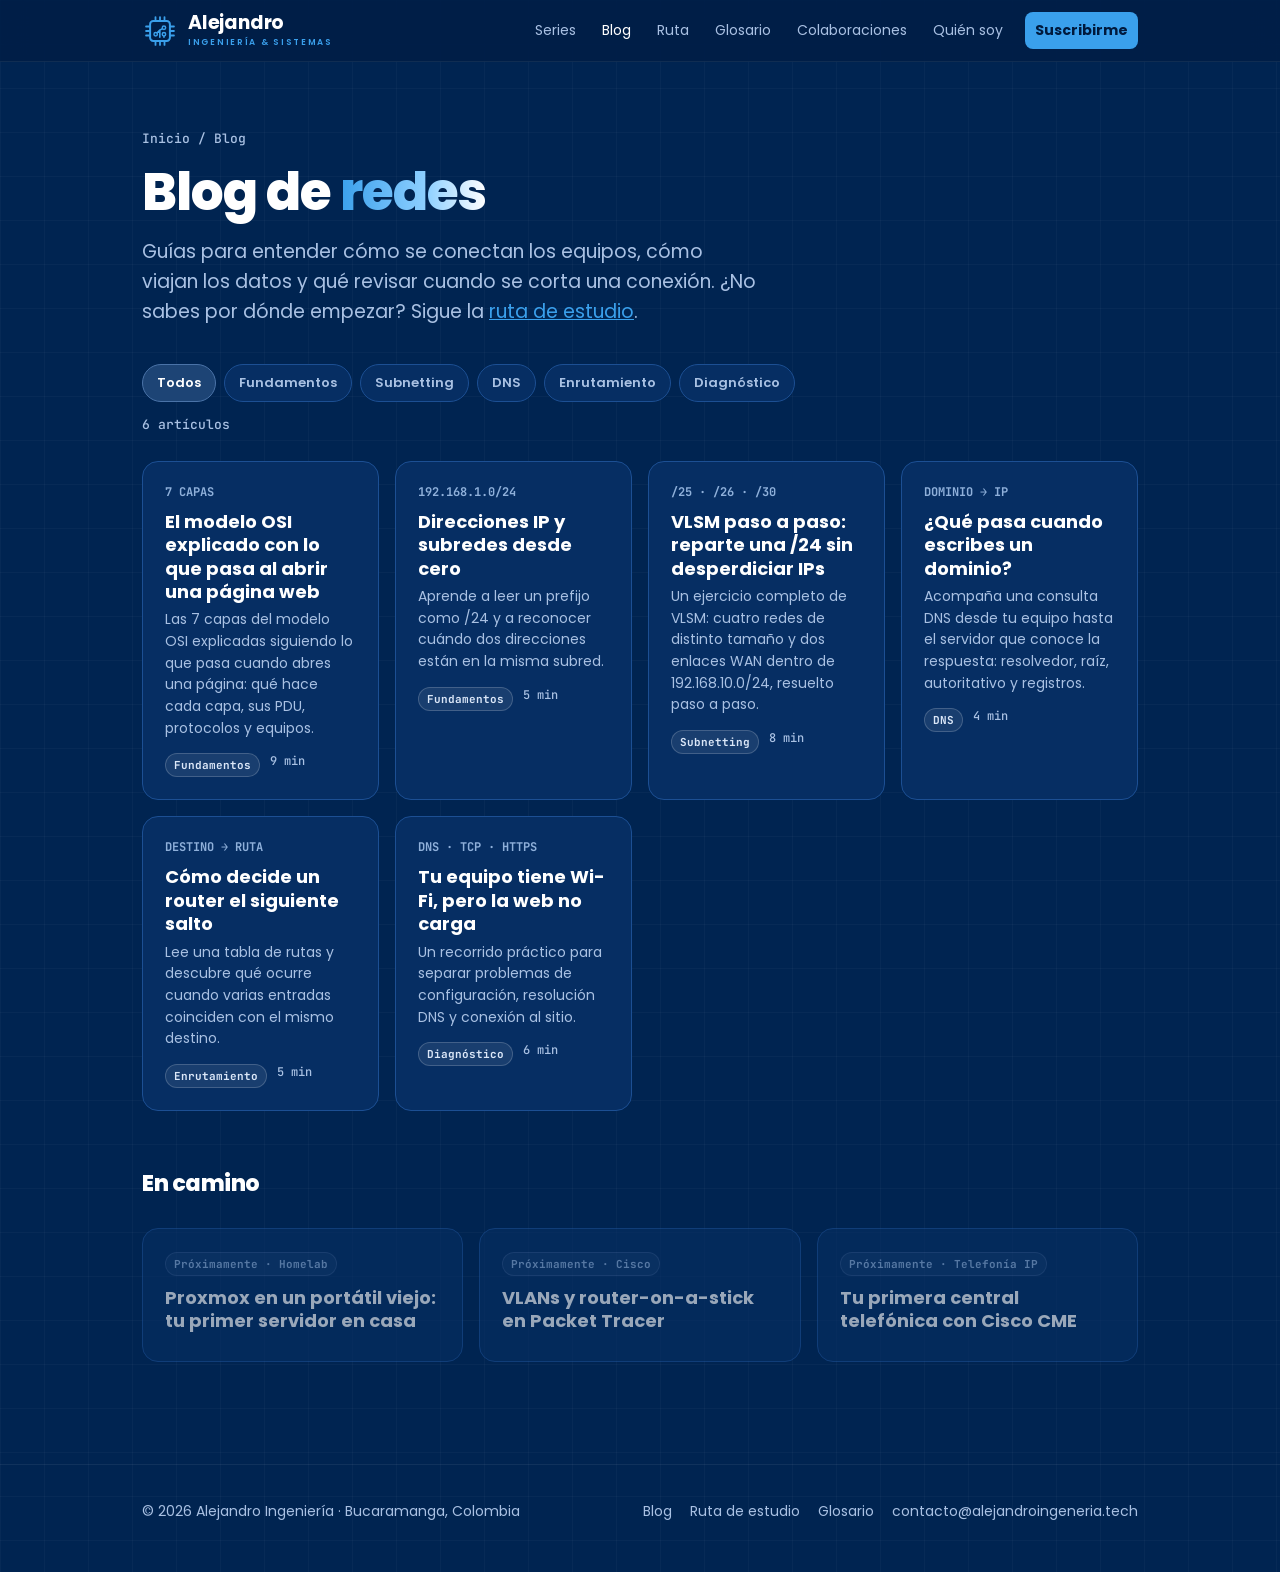
==== blog/index.html @ 4caa54ea "Actualizar el sitio con la versión de Alejandro Ingeniería" ====
<!DOCTYPE html>
<html lang="es">
<head>
<meta charset="utf-8">
<meta name="viewport" content="width=device-width, initial-scale=1">
<title>Blog de redes · Alejandro Ingeniería</title>
<meta name="description" content="Guías para entender cómo se conectan los equipos, cómo viajan los datos y qué revisar cuando se corta una conexión.">
<link rel="canonical" href="https://alejandroingeneria.tech/blog/">
<meta name="theme-color" content="#002451">
<meta name="author" content="Brayan Alejandro Santamaría">
<meta property="og:type" content="website">
<meta property="og:site_name" content="Alejandro Ingeniería">
<meta property="og:locale" content="es_CO">
<meta property="og:title" content="Blog de redes · Alejandro Ingeniería">
<meta property="og:description" content="Guías para entender cómo se conectan los equipos, cómo viajan los datos y qué revisar cuando se corta una conexión.">
<meta property="og:url" content="https://alejandroingeneria.tech/blog/">
<meta property="og:image" content="https://alejandroingeneria.tech/assets/og.png">
<meta name="twitter:card" content="summary_large_image">
<link rel="icon" href="../assets/favicon.svg" type="image/svg+xml">
<link rel="apple-touch-icon" href="../assets/apple-touch-icon.png">
<link rel="preconnect" href="https://fonts.googleapis.com">
<link rel="preconnect" href="https://fonts.gstatic.com" crossorigin>
<link href="https://fonts.googleapis.com/css2?family=Poppins:wght@400;500;600;700;800&family=JetBrains+Mono:wght@500;700&display=swap" rel="stylesheet">
<link rel="stylesheet" href="../assets/style.css">
<script>document.documentElement.classList.add("js")</script>
</head>
<body>
<a class="skip" href="#main">Saltar al contenido</a>
<nav aria-label="Principal">
  <div class="nav-in">
    <a class="brand" href="../" aria-label="Alejandro Ingeniería, inicio"><svg viewBox="0 0 40 40" aria-hidden="true"><rect x="9" y="9" width="22" height="22" rx="3.5" fill="none" stroke="currentColor" stroke-width="2.2"/><path d="M15 4.5v4.5M20 4.5v4.5M25 4.5v4.5M15 31v4.5M20 31v4.5M25 31v4.5M4.5 15h4.5M4.5 20h4.5M4.5 25h4.5M31 15h4.5M31 20h4.5M31 25h4.5" stroke="currentColor" stroke-width="2" stroke-linecap="round"/><path d="M15.2 23.6l4.6-4.6 4.6-2.6M19.8 19v8M24.4 23.8V27" fill="none" stroke="currentColor" stroke-width="1.8" stroke-linecap="round" stroke-linejoin="round"/><circle cx="15.2" cy="23.6" r="1.9" fill="#002451" stroke="currentColor" stroke-width="1.6"/><circle cx="24.4" cy="16.4" r="1.9" fill="#002451" stroke="currentColor" stroke-width="1.6"/><circle cx="24.4" cy="23.6" r="1.9" fill="#002451" stroke="currentColor" stroke-width="1.6"/></svg><span class="wm"><b>Alejandro</b><small>Ingeniería &amp; Sistemas</small></span></a>
    <button class="menu-btn" aria-label="Abrir menú" aria-expanded="false" aria-controls="menu"><span></span><span></span><span></span></button>
    <div class="links" id="menu">
      <a href="../#series">Series</a>
      <a href="../blog/" aria-current="page">Blog</a>
      <a href="../ruta/">Ruta</a>
      <a href="../glosario/">Glosario</a>
      <a href="../#colaboraciones">Colaboraciones</a>
      <a href="../#quien">Quién soy</a>
      <a class="pill" href="https://www.youtube.com/@alejandroingenieria?sub_confirmation=1" target="_blank" rel="noopener">Suscribirme</a>
    </div>
  </div>
</nav>

<main id="main">
<div class="page-head wide">
  <div class="crumbs"><a href="../">Inicio</a> / Blog</div>
  <h1>Blog de <span class="grad">redes</span></h1>
  <p class="lead">Guías para entender cómo se conectan los equipos, cómo viajan los datos y qué revisar cuando se corta una conexión. ¿No sabes por dónde empezar? Sigue la <a href="../ruta/" style="color:var(--gold)">ruta de estudio</a>.</p>
</div>
<section style="padding-top:6px">
  <div class="filters" role="toolbar" aria-label="Filtrar por tema"><button class="filter on" data-t="*">Todos</button><button class="filter" data-t="Fundamentos">Fundamentos</button><button class="filter" data-t="Subnetting">Subnetting</button><button class="filter" data-t="DNS">DNS</button><button class="filter" data-t="Enrutamiento">Enrutamiento</button><button class="filter" data-t="Diagnóstico">Diagnóstico</button></div>
  <p class="count"><span id="n">6</span> artículos</p>
  <div class="grid" id="posts">
    <a class="card reveal" href="modelo-osi-explicado.html" data-tema="Fundamentos">
      <div class="n">7 CAPAS</div>
      <h3>El modelo OSI explicado con lo que pasa al abrir una página web</h3>
      <p>Las 7 capas del modelo OSI explicadas siguiendo lo que pasa cuando abres una página: qué hace cada capa, sus PDU, protocolos y equipos.</p>
      <div class="meta"><span class="chip">Fundamentos</span><span>9 min</span></div>
    </a>
    <a class="card reveal" href="direcciones-ip-y-subredes.html" data-tema="Fundamentos">
      <div class="n">192.168.1.0/24</div>
      <h3>Direcciones IP y subredes desde cero</h3>
      <p>Aprende a leer un prefijo como /24 y a reconocer cuándo dos direcciones están en la misma subred.</p>
      <div class="meta"><span class="chip">Fundamentos</span><span>5 min</span></div>
    </a>
    <a class="card reveal" href="vlsm-paso-a-paso.html" data-tema="Subnetting">
      <div class="n">/25 · /26 · /30</div>
      <h3>VLSM paso a paso: reparte una /24 sin desperdiciar IPs</h3>
      <p>Un ejercicio completo de VLSM: cuatro redes de distinto tamaño y dos enlaces WAN dentro de 192.168.10.0/24, resuelto paso a paso.</p>
      <div class="meta"><span class="chip">Subnetting</span><span>8 min</span></div>
    </a>
    <a class="card reveal" href="como-funciona-dns.html" data-tema="DNS">
      <div class="n">DOMINIO → IP</div>
      <h3>¿Qué pasa cuando escribes un dominio?</h3>
      <p>Acompaña una consulta DNS desde tu equipo hasta el servidor que conoce la respuesta: resolvedor, raíz, autoritativo y registros.</p>
      <div class="meta"><span class="chip">DNS</span><span>4 min</span></div>
    </a>
    <a class="card reveal" href="como-decide-un-router.html" data-tema="Enrutamiento">
      <div class="n">DESTINO → RUTA</div>
      <h3>Cómo decide un router el siguiente salto</h3>
      <p>Lee una tabla de rutas y descubre qué ocurre cuando varias entradas coinciden con el mismo destino.</p>
      <div class="meta"><span class="chip">Enrutamiento</span><span>5 min</span></div>
    </a>
    <a class="card reveal" href="diagnosticar-conexion.html" data-tema="Diagnóstico">
      <div class="n">DNS · TCP · HTTPS</div>
      <h3>Tu equipo tiene Wi-Fi, pero la web no carga</h3>
      <p>Un recorrido práctico para separar problemas de configuración, resolución DNS y conexión al sitio.</p>
      <div class="meta"><span class="chip">Diagnóstico</span><span>6 min</span></div>
    </a>
  </div>
  <h2 style="font-size:22px;margin-top:56px">En camino</h2>
  <div class="grid"><div class="card soon"><span class="chip g">Próximamente · Homelab</span><h3>Proxmox en un portátil viejo: tu primer servidor en casa</h3></div><div class="card soon"><span class="chip g">Próximamente · Cisco</span><h3>VLANs y router-on-a-stick en Packet Tracer</h3></div><div class="card soon"><span class="chip g">Próximamente · Telefonía IP</span><h3>Tu primera central telefónica con Cisco CME</h3></div></div>
</section>
</main>
<script>
document.querySelectorAll(".filter").forEach(function(b){b.addEventListener("click",function(){
  var t=b.dataset.t,n=0;document.querySelectorAll(".filter").forEach(function(x){x.classList.toggle("on",x===b)});
  document.querySelectorAll("#posts .card").forEach(function(c){var ok=t==="*"||c.dataset.tema===t;c.style.display=ok?"":"none";if(ok)n++});
  document.getElementById("n").textContent=n;
})});
</script>

<footer>
  <div class="foot">
    <div>© <span data-year>2026</span> Alejandro Ingeniería · Bucaramanga, Colombia</div>
    <div class="cols">
      <a href="../blog/">Blog</a>
      <a href="../ruta/">Ruta de estudio</a>
      <a href="../glosario/">Glosario</a>
      <a href="mailto:contacto@alejandroingeneria.tech">contacto@alejandroingeneria.tech</a>
    </div>
  </div>
</footer>
<script src="../assets/main.js"></script>
</body>
</html>
---- assets/style.css ----
/* Alejandro Ingeniería — estilos compartidos */
:root{
  --bg:#002451;--bg2:#001b3f;--panel:#062e63;--panel2:#0a3a78;--line:#1c4f93;
  --txt:#ffffff;--mut:#a9c1e3;--gold:#3aa0ec;--gold2:#8fd0ff;--blue:#ffffff;
  --on:#001a3d;--soft:#8fb0da;--softbg:#1d4475;--softline:#4a73a8;--r:16px;--max:1040px;
  --mono:'JetBrains Mono',ui-monospace,SFMono-Regular,Menlo,monospace;
}
*{box-sizing:border-box;margin:0;padding:0}
html{scroll-behavior:smooth;scroll-padding-top:80px}
body{background:var(--bg);color:var(--txt);font-family:Poppins,system-ui,-apple-system,Segoe UI,sans-serif;overflow-x:hidden;line-height:1.5;-webkit-font-smoothing:antialiased}
a{color:inherit}
img,svg{display:block;max-width:100%}
::selection{background:var(--gold);color:var(--on)}
:focus-visible{outline:2px solid var(--gold);outline-offset:3px;border-radius:6px}
.skip{position:absolute;left:-999px;top:8px;z-index:50;background:var(--gold);color:var(--on);padding:8px 14px;border-radius:8px;font-weight:700}
.skip:focus{left:8px}

/* ---------- Navegación ---------- */
body > nav{position:fixed;top:0;left:0;right:0;z-index:20;background:rgba(0,30,70,.82);backdrop-filter:blur(12px);-webkit-backdrop-filter:blur(12px);border-bottom:1px solid #ffffff10}
.nav-in{max-width:var(--max);margin:0 auto;display:flex;justify-content:space-between;align-items:center;padding:12px 22px}
.brand{display:flex;align-items:center;gap:10px;font-weight:800;text-decoration:none;letter-spacing:-.01em}
.brand svg{width:34px;height:34px;flex:none}
.links{display:flex;align-items:center;gap:6px}
.links a{color:var(--mut);text-decoration:none;font-size:14px;padding:8px 10px;border-radius:8px}
.links a:hover,.links a[aria-current="page"]{color:var(--gold)}
.links a.pill{color:var(--on);background:var(--gold);font-weight:700;margin-left:6px}
.links a.pill:hover{color:var(--on);filter:brightness(1.08)}
.menu-btn{display:none;background:none;border:1px solid var(--line);color:var(--txt);border-radius:10px;width:42px;height:40px;cursor:pointer}
.menu-btn span{display:block;width:18px;height:2px;background:currentColor;margin:4px auto;transition:transform .2s,opacity .2s}
@media(max-width:760px){
  .menu-btn{display:block}
  .links{position:absolute;top:100%;left:0;right:0;flex-direction:column;align-items:stretch;gap:0;padding:8px 14px 16px;background:rgba(0,30,70,.97);border-bottom:1px solid var(--line);display:none}
  .links.open{display:flex}
  .links a{padding:14px 10px;font-size:16px;border-bottom:1px solid #ffffff0a}
  .links a.pill{margin:10px 0 0;text-align:center;border:0}
  nav.open .menu-btn span:nth-child(1){transform:translateY(6px) rotate(45deg)}
  nav.open .menu-btn span:nth-child(2){opacity:0}
  nav.open .menu-btn span:nth-child(3){transform:translateY(-6px) rotate(-45deg)}
}

/* ---------- Hero ---------- */
header.hero-wrap{position:relative;min-height:92vh;display:flex;align-items:center;padding:120px 22px 70px;overflow:hidden}
#eye{position:absolute;inset:0;width:100%;height:100%;opacity:.55}
header.hero-wrap::after{content:"";position:absolute;inset:auto 0 0 0;height:160px;background:linear-gradient(transparent,var(--bg));pointer-events:none}
.hero{position:relative;z-index:1;max-width:calc(var(--max) - 44px);margin:0 auto;width:100%}
.tag{display:inline-block;font:700 12px var(--mono);letter-spacing:.2em;color:var(--gold);border:1px solid #3aa0ec66;padding:6px 10px;border-radius:99px;text-transform:uppercase}
h1{font-size:clamp(38px,7vw,76px);line-height:1.03;font-weight:800;letter-spacing:-.03em;margin:18px 0}
.grad{background:linear-gradient(90deg,var(--gold),var(--gold2),var(--blue));-webkit-background-clip:text;background-clip:text;color:transparent}
.lead{max-width:620px;color:var(--mut);font-size:clamp(16px,2vw,19px);line-height:1.6}
.cta{display:flex;gap:12px;flex-wrap:wrap;margin-top:28px}
.btn{display:inline-flex;align-items:center;gap:8px;padding:14px 20px;border-radius:12px;font-weight:700;text-decoration:none;transition:transform .15s,box-shadow .15s,border-color .15s;font-size:15px}
.btn:hover{transform:translateY(-2px)}
.btn svg{width:18px;height:18px}
.btn.y{background:var(--gold);color:var(--on);box-shadow:0 12px 30px -12px var(--gold)}
.btn.o{border:1px solid var(--line);background:#062e63aa}
.btn.o:hover{border-color:var(--gold)}
.stats{display:flex;gap:28px;flex-wrap:wrap;margin-top:40px;font:500 13px var(--mono);color:var(--mut)}
.stats b{display:block;font:800 22px Poppins,sans-serif;color:var(--txt)}

/* ---------- Secciones ---------- */
section{max-width:var(--max);margin:0 auto;padding:72px 22px}
.eyebrow{font:700 12px var(--mono);letter-spacing:.18em;color:var(--gold);text-transform:uppercase}
h2{font-size:clamp(26px,4vw,38px);font-weight:800;letter-spacing:-.02em;margin-top:6px}
.sub{color:var(--mut);margin-top:8px;max-width:640px}
.head-row{display:flex;justify-content:space-between;align-items:flex-end;gap:16px;flex-wrap:wrap}
.more{color:var(--gold);text-decoration:none;font-weight:600;font-size:15px}
.more:hover{text-decoration:underline}
.grid{display:grid;grid-template-columns:repeat(auto-fit,minmax(230px,1fr));gap:16px;margin-top:28px}
.card{background:var(--panel);border:1px solid var(--line);border-radius:var(--r);padding:22px;transition:transform .2s,border-color .2s}
.js .reveal{opacity:0;transform:translateY(20px)}
.js .reveal.in{opacity:1;transform:none;transition:opacity .6s,transform .6s,border-color .2s}
.card:hover{border-color:var(--gold)}
.card .n{font:700 12px var(--mono);color:var(--gold)}
.card h3{margin:10px 0 6px;font-size:18px;line-height:1.3}
.card p{color:var(--mut);font-size:14px;line-height:1.55}
a.card{display:block;text-decoration:none}
.card .meta{display:flex;gap:10px;flex-wrap:wrap;margin-top:14px;font:500 12px var(--mono);color:var(--mut)}
.chip{display:inline-block;font:700 11px var(--mono);padding:4px 8px;border-radius:99px;background:#ffffff14;color:#dbe7f8;border:1px solid #ffffff2e}
.chip.g{background:#3aa0ec1f;color:var(--gold);border-color:#3aa0ec40}
.soon{opacity:.6}

/* Redes */
.social{display:grid;grid-template-columns:repeat(auto-fit,minmax(210px,1fr));gap:12px;margin-top:24px}
.social a{display:flex;align-items:center;gap:14px;padding:16px;border-radius:14px;background:var(--panel);border:1px solid var(--line);text-decoration:none;transition:border-color .2s,transform .15s}
.social a:hover{border-color:var(--blue);transform:translateY(-2px)}
.social svg{width:26px;height:26px;flex:none;color:var(--gold)}
.social b{display:block}
.social small{color:var(--mut)}

/* Colaboraciones */
.collab{display:grid;grid-template-columns:1.2fr 1fr;gap:20px;margin-top:28px}
.collab ul{list-style:none;display:grid;gap:12px}
.collab li{display:flex;gap:12px;align-items:flex-start;color:var(--mut);font-size:15px}
.collab li::before{content:"";width:8px;height:8px;border-radius:2px;background:var(--gold);margin-top:8px;flex:none;transform:rotate(45deg)}
.collab li b{color:var(--txt)}
.mailbox{background:linear-gradient(135deg,var(--panel),var(--panel2));border:1px solid var(--line);border-radius:var(--r);padding:24px;display:flex;flex-direction:column;gap:14px}
.mail{display:block;text-decoration:none;padding:14px;border-radius:12px;border:1px solid var(--line);background:#001b3f99;transition:border-color .2s}
.mail:hover{border-color:var(--gold)}
.mail small{display:block;color:var(--mut);font-size:12px}
.mail span{font:700 15px var(--mono);color:var(--gold);word-break:break-all}
@media(max-width:760px){.collab{grid-template-columns:1fr}}

/* Quién soy */
.who{display:grid;grid-template-columns:auto 1fr;gap:24px;align-items:center;background:linear-gradient(135deg,var(--panel),var(--panel2));border:1px solid var(--line);border-radius:22px;padding:30px}
.who .av{width:96px;height:96px;border-radius:24px;display:grid;place-items:center;background:var(--bg2);color:var(--gold);box-shadow:0 0 0 1px var(--line),0 0 40px -8px var(--gold)}
.who .av svg{width:62px;height:62px}
.who p{color:var(--mut);line-height:1.65;margin-top:8px}
@media(max-width:600px){.who{grid-template-columns:1fr;text-align:center}.who .av{width:96px;height:96px;border-radius:24px;display:grid;place-items:center;background:var(--bg2);color:var(--gold);box-shadow:0 0 0 1px var(--line),0 0 40px -8px var(--gold)}.who .cta{justify-content:center}}

/* Footer */
footer{border-top:1px solid #ffffff10;margin-top:30px}
.foot{max-width:var(--max);margin:0 auto;padding:36px 22px 50px;display:flex;justify-content:space-between;gap:20px;flex-wrap:wrap;color:var(--mut);font-size:14px}
.foot a{color:var(--mut);text-decoration:none}
.foot a:hover{color:var(--gold)}
.foot .cols{display:flex;gap:18px;flex-wrap:wrap}

/* ---------- Artículos del blog ---------- */
.page-head{padding:130px 22px 30px;max-width:780px;margin:0 auto}
.page-head h1{font-size:clamp(32px,5.5vw,52px)}
.crumbs{font:500 13px var(--mono);color:var(--mut)}
.crumbs a{color:var(--mut);text-decoration:none}
.crumbs a:hover{color:var(--gold)}
.post-meta{display:flex;gap:10px;flex-wrap:wrap;align-items:center;color:var(--mut);font-size:14px;margin-top:6px}
article.post{max-width:780px;margin:0 auto;padding:10px 22px 40px;font-size:17px;line-height:1.75;color:#dbe7f8}
article.post h2{font-size:clamp(22px,3vw,28px);margin:44px 0 12px;color:var(--txt)}
article.post h3{font-size:19px;margin:28px 0 8px;color:var(--txt)}
article.post p{margin:14px 0}
article.post ul,article.post ol{margin:14px 0 14px 22px}
article.post li{margin:6px 0}
article.post strong{color:var(--txt)}
article.post a{color:var(--gold)}
article.post code{font:500 .9em var(--mono);background:#ffffff0d;border:1px solid #ffffff14;padding:1px 6px;border-radius:6px;color:var(--gold2)}
article.post pre{background:#001634;border:1px solid var(--line);border-radius:14px;padding:18px;overflow-x:auto;margin:18px 0;font-size:14px;line-height:1.6}
article.post pre code{background:none;border:0;padding:0;color:#d6ecff}
.tbl{overflow-x:auto;margin:18px 0;border:1px solid var(--line);border-radius:14px}
.tbl table{width:100%;border-collapse:collapse;font-size:14.5px;min-width:560px}
.tbl th,.tbl td{padding:11px 14px;text-align:left;border-bottom:1px solid var(--line)}
.tbl th{background:var(--panel);color:var(--gold);font:700 12px var(--mono);letter-spacing:.06em;text-transform:uppercase}
.tbl tr:last-child td{border-bottom:0}
.tbl td code{white-space:nowrap}
.note{border-left:3px solid var(--gold);background:#3aa0ec14;padding:14px 18px;border-radius:0 12px 12px 0;margin:20px 0}
.note.b{border-color:var(--blue);background:#8fd0ff12}
.post-cta{max-width:780px;margin:10px auto 0;padding:0 22px}
.post-cta .box{background:linear-gradient(135deg,var(--panel),var(--panel2));border:1px solid var(--line);border-radius:var(--r);padding:24px;display:flex;justify-content:space-between;align-items:center;gap:18px;flex-wrap:wrap}
.post-cta h3{font-size:19px}
.post-cta p{color:var(--mut);font-size:14px;margin-top:4px}

@media (prefers-reduced-motion:reduce){
  html{scroll-behavior:auto}
  *,*::before,*::after{transition:none!important;animation:none!important}
  .js .reveal{opacity:1;transform:none}
}

/* ---------- Hero con diagrama ---------- */
.hero-grid{display:grid;grid-template-columns:1.15fr .85fr;gap:40px;align-items:center}
@media(max-width:900px){.hero-grid{grid-template-columns:1fr}}
.flow{background:#001b3fcc;border:1px solid var(--line);border-radius:20px;padding:22px;backdrop-filter:blur(6px);-webkit-backdrop-filter:blur(6px);background-image:radial-gradient(#ffffff10 1px,transparent 1px);background-size:14px 14px}
.flow .ttl{font:700 12px var(--mono);color:var(--gold);letter-spacing:.08em;margin-bottom:14px}
.flow ol{list-style:none;position:relative;display:grid;gap:12px}
.flow ol::before{content:"";position:absolute;left:19px;top:20px;bottom:20px;width:2px;background:linear-gradient(var(--gold),var(--blue))}
.flow li{position:relative;display:flex;gap:14px;align-items:center;background:var(--panel);border:1px solid var(--line);border-radius:14px;padding:12px 14px}
.flow li i{flex:none;width:12px;height:12px;border-radius:50%;background:var(--gold);box-shadow:0 0 0 4px #3aa0ec40;margin-left:2px;position:relative;z-index:1}
.flow li:nth-child(n+3) i{background:var(--blue);box-shadow:0 0 0 4px #ffffff2e}
.flow li b{display:block;font-size:15px}
.flow li small{color:var(--mut);font-size:13px}
.js .flow li{opacity:0;transform:translateX(12px);transition:opacity .5s,transform .5s}
.js .flow.in li{opacity:1;transform:none}
.flow.in li:nth-child(2){transition-delay:.15s}.flow.in li:nth-child(3){transition-delay:.3s}.flow.in li:nth-child(4){transition-delay:.45s}

/* ---------- Aprende (ruta + glosario en portada) ---------- */
.learn{display:grid;grid-template-columns:1fr 1fr;gap:16px;margin-top:28px}
@media(max-width:700px){.learn{grid-template-columns:1fr}}
.learn .card h3{font-size:21px}
.learn .card .more{display:inline-block;margin-top:14px}

/* ---------- Blog: filtros ---------- */
.page-head.wide{max-width:var(--max)}
.filters{display:flex;gap:8px;flex-wrap:wrap}
.filter{font:600 13px Poppins,sans-serif;color:var(--mut);background:var(--panel);border:1px solid var(--line);padding:8px 14px;border-radius:99px;cursor:pointer}
.filter:hover{color:var(--txt)}
.filter.on{background:var(--gold);color:var(--on);border-color:var(--gold)}
.count{color:var(--mut);font:500 13px var(--mono);margin-top:14px}
.next{margin-top:36px;padding-top:18px;border-top:1px solid var(--line)}
article.post details{background:var(--panel);border:1px solid var(--line);border-radius:12px;padding:12px 16px;margin:14px 0}
article.post summary{cursor:pointer;color:var(--gold);font-weight:700}
article.post details p{margin:10px 0 0}

/* ---------- Ruta de estudio ---------- */
.steps{list-style:none;display:grid;gap:14px;position:relative}
.steps::before{content:"";position:absolute;left:27px;top:24px;bottom:24px;width:2px;background:linear-gradient(var(--gold),var(--blue));opacity:.5}
.step{display:grid;grid-template-columns:56px 1fr;gap:16px;background:var(--panel);border:1px solid var(--line);border-radius:var(--r);padding:20px;position:relative}
.step .num{width:56px;height:56px;border-radius:14px;display:grid;place-items:center;font:800 18px var(--mono);color:var(--on);background:var(--gold);position:relative;z-index:1}
.step:nth-child(n+4) .num{background:var(--blue);color:var(--on)}
.step h3{font-size:19px;margin:8px 0 6px;line-height:1.3}
.step h3 a{text-decoration:none}
.step h3 a:hover{color:var(--gold)}
.step p{color:var(--mut);font-size:14.5px}
.step .prac{margin-top:10px;padding-top:10px;border-top:1px dashed var(--line);color:#dbe7f8}
.step .prac b{color:var(--gold)}
@media(max-width:520px){.step{grid-template-columns:1fr}.steps::before{display:none}}

/* ---------- Glosario ---------- */
.search{width:100%;margin-top:22px;padding:14px 16px;border-radius:12px;border:1px solid var(--line);background:var(--panel);color:var(--txt);font:500 16px Poppins,sans-serif}
.search:focus{outline:2px solid var(--gold);outline-offset:2px}
.jump{display:flex;flex-wrap:wrap;gap:6px;margin-bottom:22px}
.jump a{font:500 12px var(--mono);color:var(--mut);text-decoration:none;border:1px solid var(--line);padding:5px 9px;border-radius:8px}
.jump a:hover{color:var(--gold);border-color:var(--gold)}
.glossary{display:grid;gap:12px}
.term{background:var(--panel);border:1px solid var(--line);border-radius:14px;padding:18px 20px;scroll-margin-top:90px}
.term:target{border-color:var(--gold)}
.term dt{font-weight:800;font-size:18px;color:var(--gold)}
.term dd{color:#dbe7f8;margin-top:6px;line-height:1.6}
.term dd a{display:block;margin-top:8px;color:var(--blue);font-size:14px;text-decoration:none}
.term dd a:hover{text-decoration:underline}
.empty{color:var(--mut)}
.hero-grid h1{font-size:clamp(38px,5.4vw,64px)}
.hero-grid .stats{gap:22px}
.flow ol::before{left:21px}
.crumbs{margin-bottom:12px}

/* ---------- Identidad Alejandro Ingeniería (chip) ---------- */
body{background-color:var(--bg);background-image:linear-gradient(#ffffff07 1px,transparent 1px),linear-gradient(90deg,#ffffff07 1px,transparent 1px);background-size:44px 44px}
h1,h2,h3,.brand b{font-family:Poppins,system-ui,sans-serif}
h1{letter-spacing:-.02em}
.brand{color:var(--gold);gap:10px}
.brand svg{width:36px;height:36px}
.wm{display:flex;flex-direction:column;line-height:1}
.wm b{color:#fff;font-size:19px;font-weight:700;letter-spacing:-.01em}
.wm small{color:var(--gold);font:600 8.5px Poppins,sans-serif;letter-spacing:.2em;text-transform:uppercase;margin-top:4px}
.grad{background-image:linear-gradient(90deg,#3aa0ec,#8fd0ff 60%,#ffffff);-webkit-background-clip:text;background-clip:text;color:transparent}
.btn.y{box-shadow:0 12px 30px -12px #3aa0ec}
.tag{border-color:#3aa0ec66}
header.hero-wrap::after{background:linear-gradient(transparent,var(--bg))}
.flow li:nth-child(n+3) i{background:#fff;box-shadow:0 0 0 4px #ffffff33}
.step:nth-child(n+4) .num{background:#fff;color:var(--on)}
.links a.pill:hover{filter:brightness(1.1)}

/* ---------- Acento suave fuera del hero ---------- */
.eyebrow,.more,.card .n,.chip.g,.mail span,.tbl th,.flow .ttl,.step .prac b,.term dt,
article.post a,article.post summary,.foot a:hover,.crumbs a:hover,.step h3 a:hover,.jump a:hover{color:var(--soft)}
.social svg{color:var(--soft)}
.chip.g{background:#8fb0da14;border-color:#8fb0da33}
.collab li::before{background:var(--soft)}
.card:hover,.mail:hover,.btn.o:hover,.term:target,.jump a:hover{border-color:var(--softline)}
.note{border-left-color:var(--soft);background:#8fb0da0f}
.filter.on{background:var(--softbg);color:#fff;border-color:var(--softline)}
.step .num,.step:nth-child(n+4) .num{background:var(--softbg);color:#fff;border:1px solid var(--softline)}
.steps::before{background:var(--softline)}
.who .av{color:var(--gold);box-shadow:0 0 0 1px var(--line)}
.links a:hover,.links a[aria-current="page"]{color:#fff}
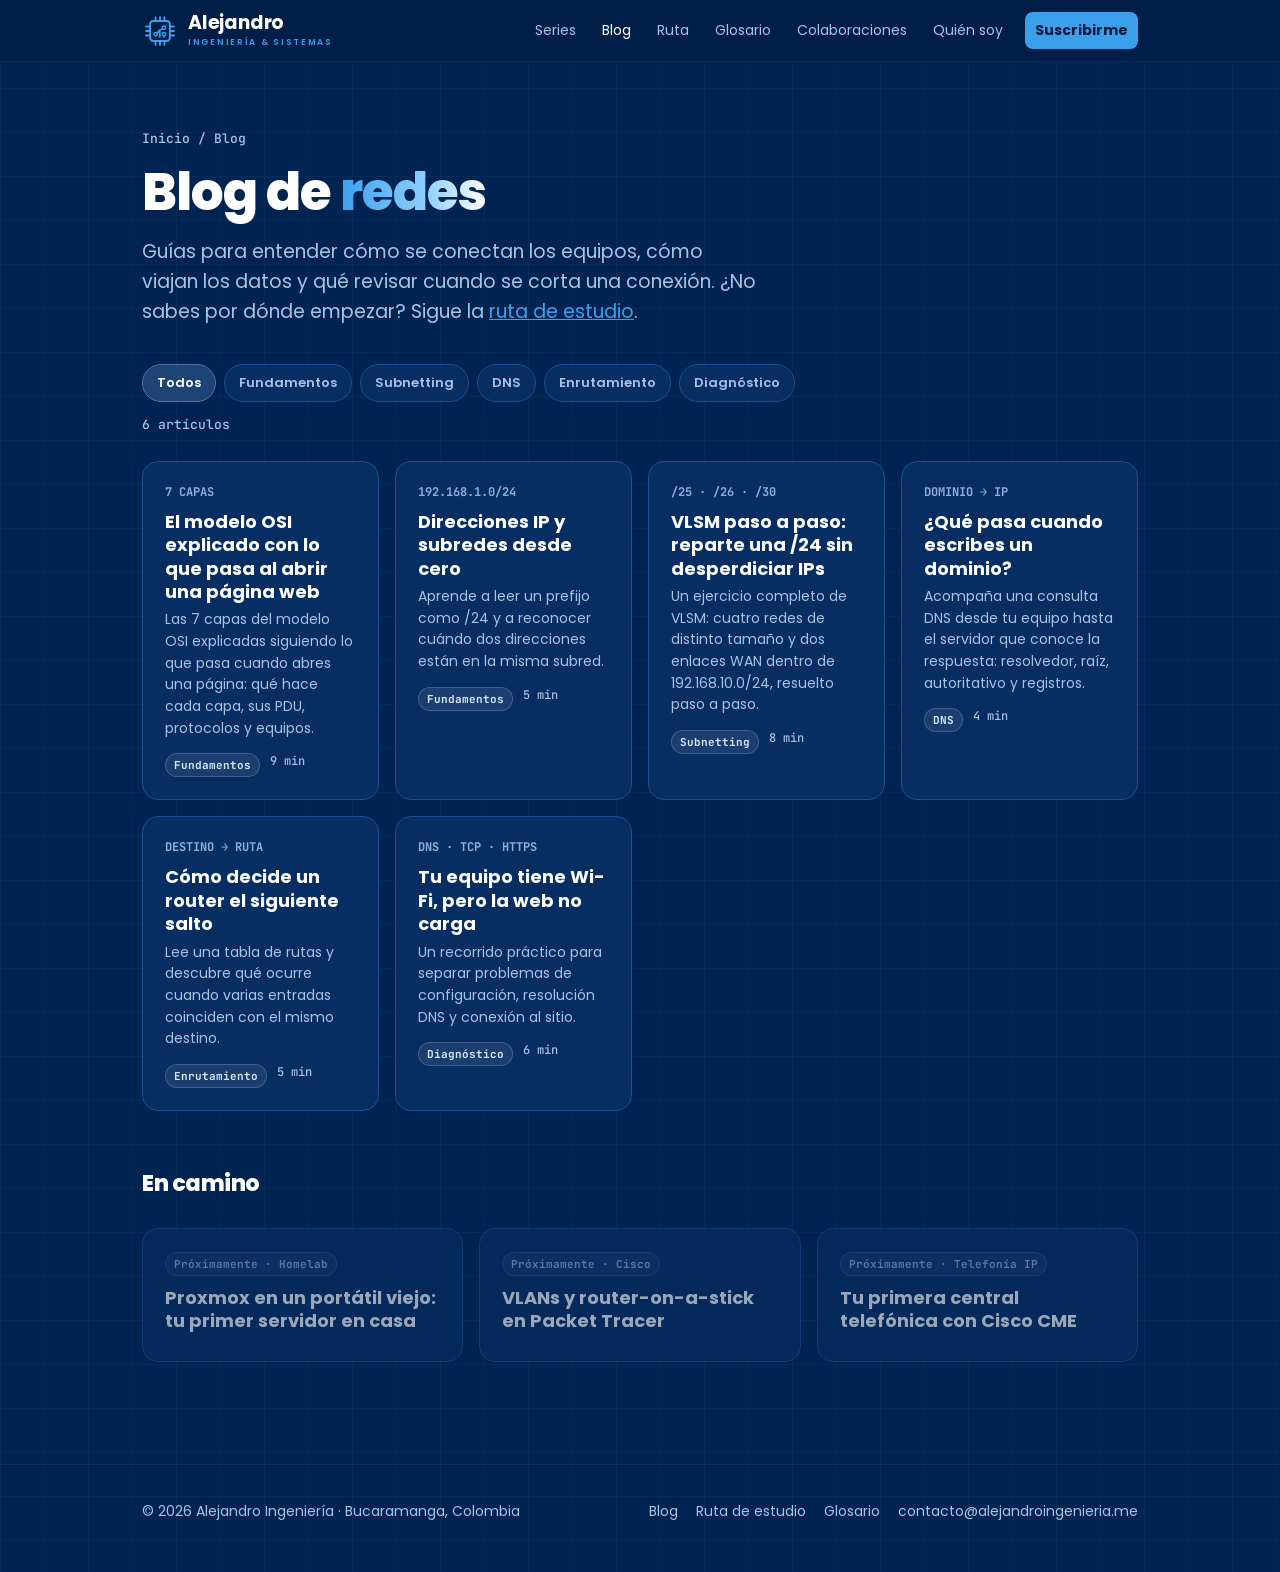
==== commit 28f3212d: "Blog: dominio alejandroingenieria.me" ====
--- a/blog/index.html
+++ b/blog/index.html
@@ -5,7 +5,7 @@
 <meta name="viewport" content="width=device-width, initial-scale=1">
 <title>Blog de redes · Alejandro Ingeniería</title>
 <meta name="description" content="Guías para entender cómo se conectan los equipos, cómo viajan los datos y qué revisar cuando se corta una conexión.">
-<link rel="canonical" href="https://alejandroingeneria.tech/blog/">
+<link rel="canonical" href="https://alejandroingenieria.me/blog/">
 <meta name="theme-color" content="#002451">
 <meta name="author" content="Brayan Alejandro Santamaría">
 <meta property="og:type" content="website">
@@ -13,8 +13,8 @@
 <meta property="og:locale" content="es_CO">
 <meta property="og:title" content="Blog de redes · Alejandro Ingeniería">
 <meta property="og:description" content="Guías para entender cómo se conectan los equipos, cómo viajan los datos y qué revisar cuando se corta una conexión.">
-<meta property="og:url" content="https://alejandroingeneria.tech/blog/">
-<meta property="og:image" content="https://alejandroingeneria.tech/assets/og.png">
+<meta property="og:url" content="https://alejandroingenieria.me/blog/">
+<meta property="og:image" content="https://alejandroingenieria.me/assets/og.png">
 <meta name="twitter:card" content="summary_large_image">
 <link rel="icon" href="../assets/favicon.svg" type="image/svg+xml">
 <link rel="apple-touch-icon" href="../assets/apple-touch-icon.png">
@@ -108,7 +108,7 @@
       <a href="../blog/">Blog</a>
       <a href="../ruta/">Ruta de estudio</a>
       <a href="../glosario/">Glosario</a>
-      <a href="mailto:contacto@alejandroingeneria.tech">contacto@alejandroingeneria.tech</a>
+      <a href="mailto:contacto@alejandroingenieria.me">contacto@alejandroingenieria.me</a>
     </div>
   </div>
 </footer>
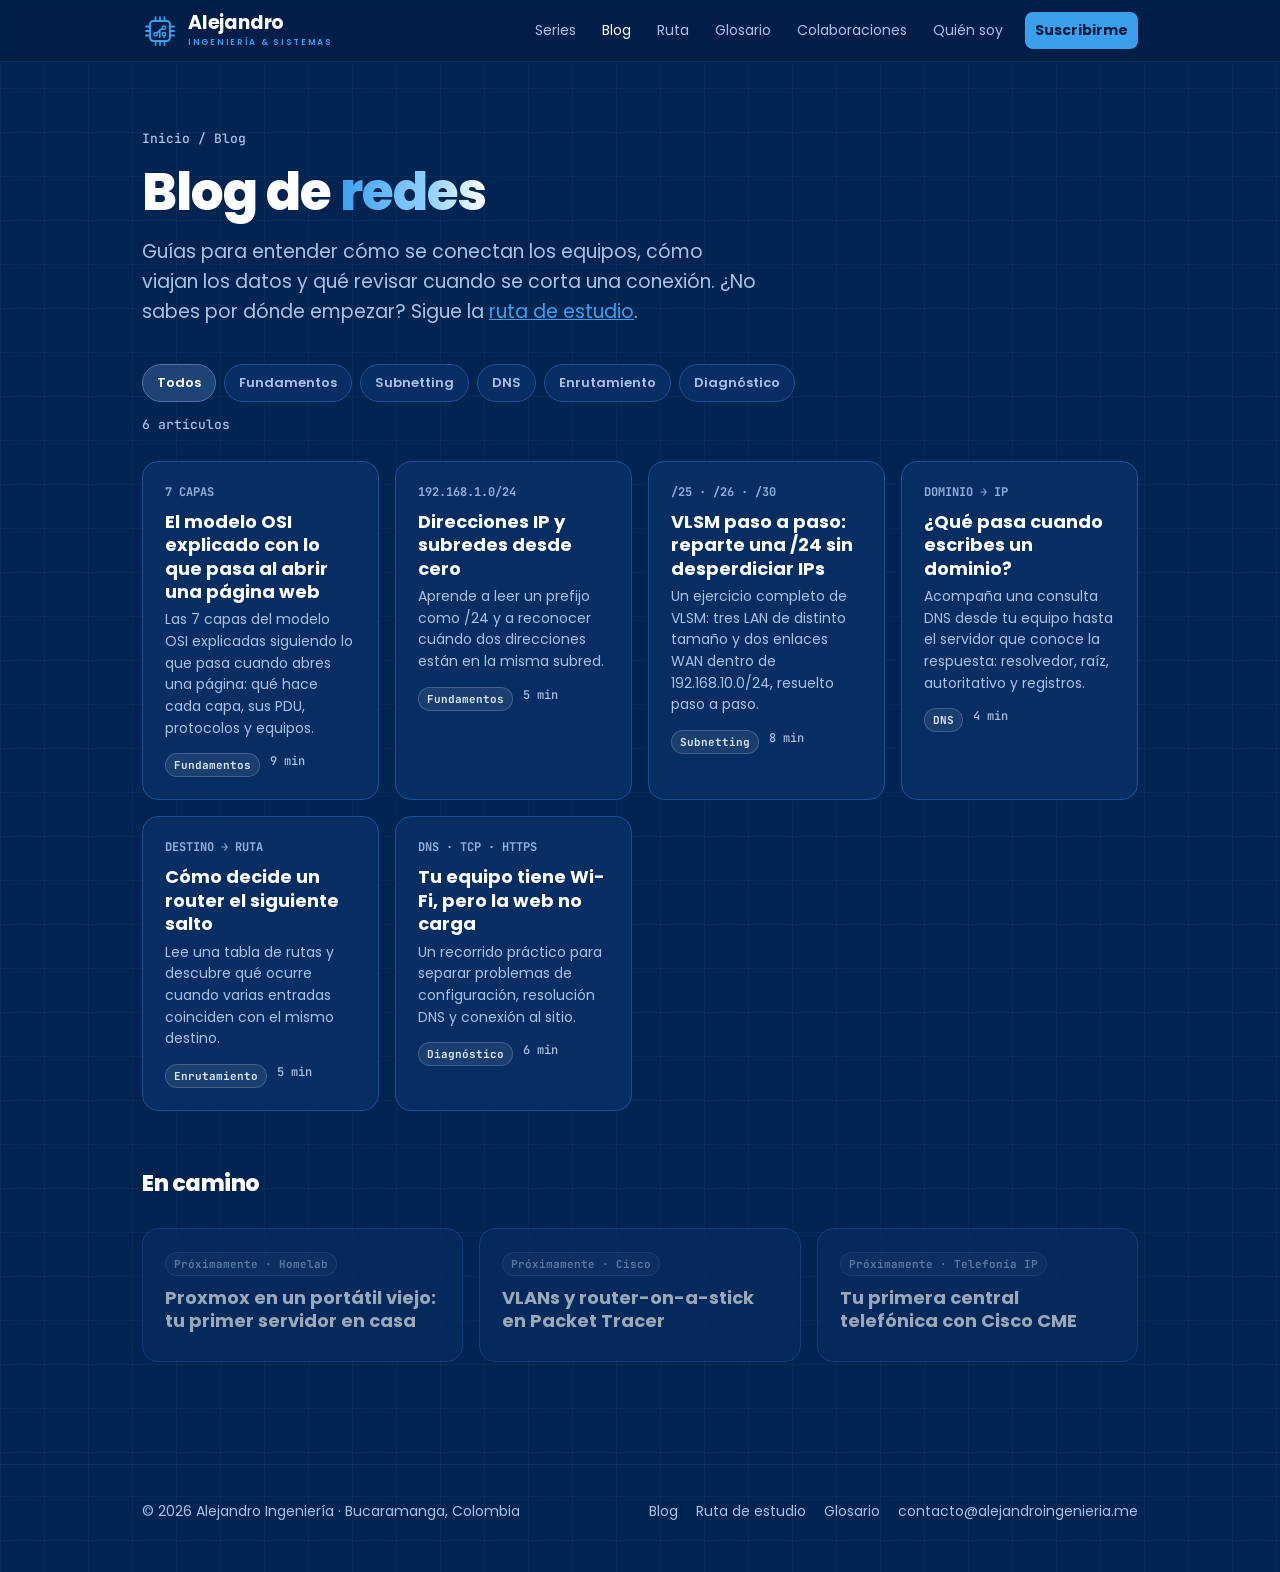
==== commit d26a11e3: "Corrige las seis guías de redes y sus recursos de apoyo" ====
--- a/blog/index.html
+++ b/blog/index.html
@@ -49,8 +49,8 @@
   <p class="lead">Guías para entender cómo se conectan los equipos, cómo viajan los datos y qué revisar cuando se corta una conexión. ¿No sabes por dónde empezar? Sigue la <a href="../ruta/" style="color:var(--gold)">ruta de estudio</a>.</p>
 </div>
 <section style="padding-top:6px">
-  <div class="filters" role="toolbar" aria-label="Filtrar por tema"><button class="filter on" data-t="*">Todos</button><button class="filter" data-t="Fundamentos">Fundamentos</button><button class="filter" data-t="Subnetting">Subnetting</button><button class="filter" data-t="DNS">DNS</button><button class="filter" data-t="Enrutamiento">Enrutamiento</button><button class="filter" data-t="Diagnóstico">Diagnóstico</button></div>
-  <p class="count"><span id="n">6</span> artículos</p>
+  <div class="filters" role="toolbar" aria-label="Filtrar por tema"><button class="filter on" aria-pressed="true" data-t="*">Todos</button><button class="filter" aria-pressed="false" data-t="Fundamentos">Fundamentos</button><button class="filter" aria-pressed="false" data-t="Subnetting">Subnetting</button><button class="filter" aria-pressed="false" data-t="DNS">DNS</button><button class="filter" aria-pressed="false" data-t="Enrutamiento">Enrutamiento</button><button class="filter" aria-pressed="false" data-t="Diagnóstico">Diagnóstico</button></div>
+  <p class="count" role="status" aria-live="polite"><span id="n">6</span> <span id="count-label">artículos</span></p>
   <div class="grid" id="posts">
     <a class="card reveal" href="modelo-osi-explicado.html" data-tema="Fundamentos">
       <div class="n">7 CAPAS</div>
@@ -67,7 +67,7 @@
     <a class="card reveal" href="vlsm-paso-a-paso.html" data-tema="Subnetting">
       <div class="n">/25 · /26 · /30</div>
       <h3>VLSM paso a paso: reparte una /24 sin desperdiciar IPs</h3>
-      <p>Un ejercicio completo de VLSM: cuatro redes de distinto tamaño y dos enlaces WAN dentro de 192.168.10.0/24, resuelto paso a paso.</p>
+      <p>Un ejercicio completo de VLSM: tres LAN de distinto tamaño y dos enlaces WAN dentro de 192.168.10.0/24, resuelto paso a paso.</p>
       <div class="meta"><span class="chip">Subnetting</span><span>8 min</span></div>
     </a>
     <a class="card reveal" href="como-funciona-dns.html" data-tema="DNS">
@@ -95,9 +95,10 @@
 </main>
 <script>
 document.querySelectorAll(".filter").forEach(function(b){b.addEventListener("click",function(){
-  var t=b.dataset.t,n=0;document.querySelectorAll(".filter").forEach(function(x){x.classList.toggle("on",x===b)});
+  var t=b.dataset.t,n=0;document.querySelectorAll(".filter").forEach(function(x){x.classList.toggle("on",x===b);x.setAttribute("aria-pressed",x===b?"true":"false")});
   document.querySelectorAll("#posts .card").forEach(function(c){var ok=t==="*"||c.dataset.tema===t;c.style.display=ok?"":"none";if(ok)n++});
   document.getElementById("n").textContent=n;
+  document.getElementById("count-label").textContent=n===1?"artículo":"artículos";
 })});
 </script>
 
